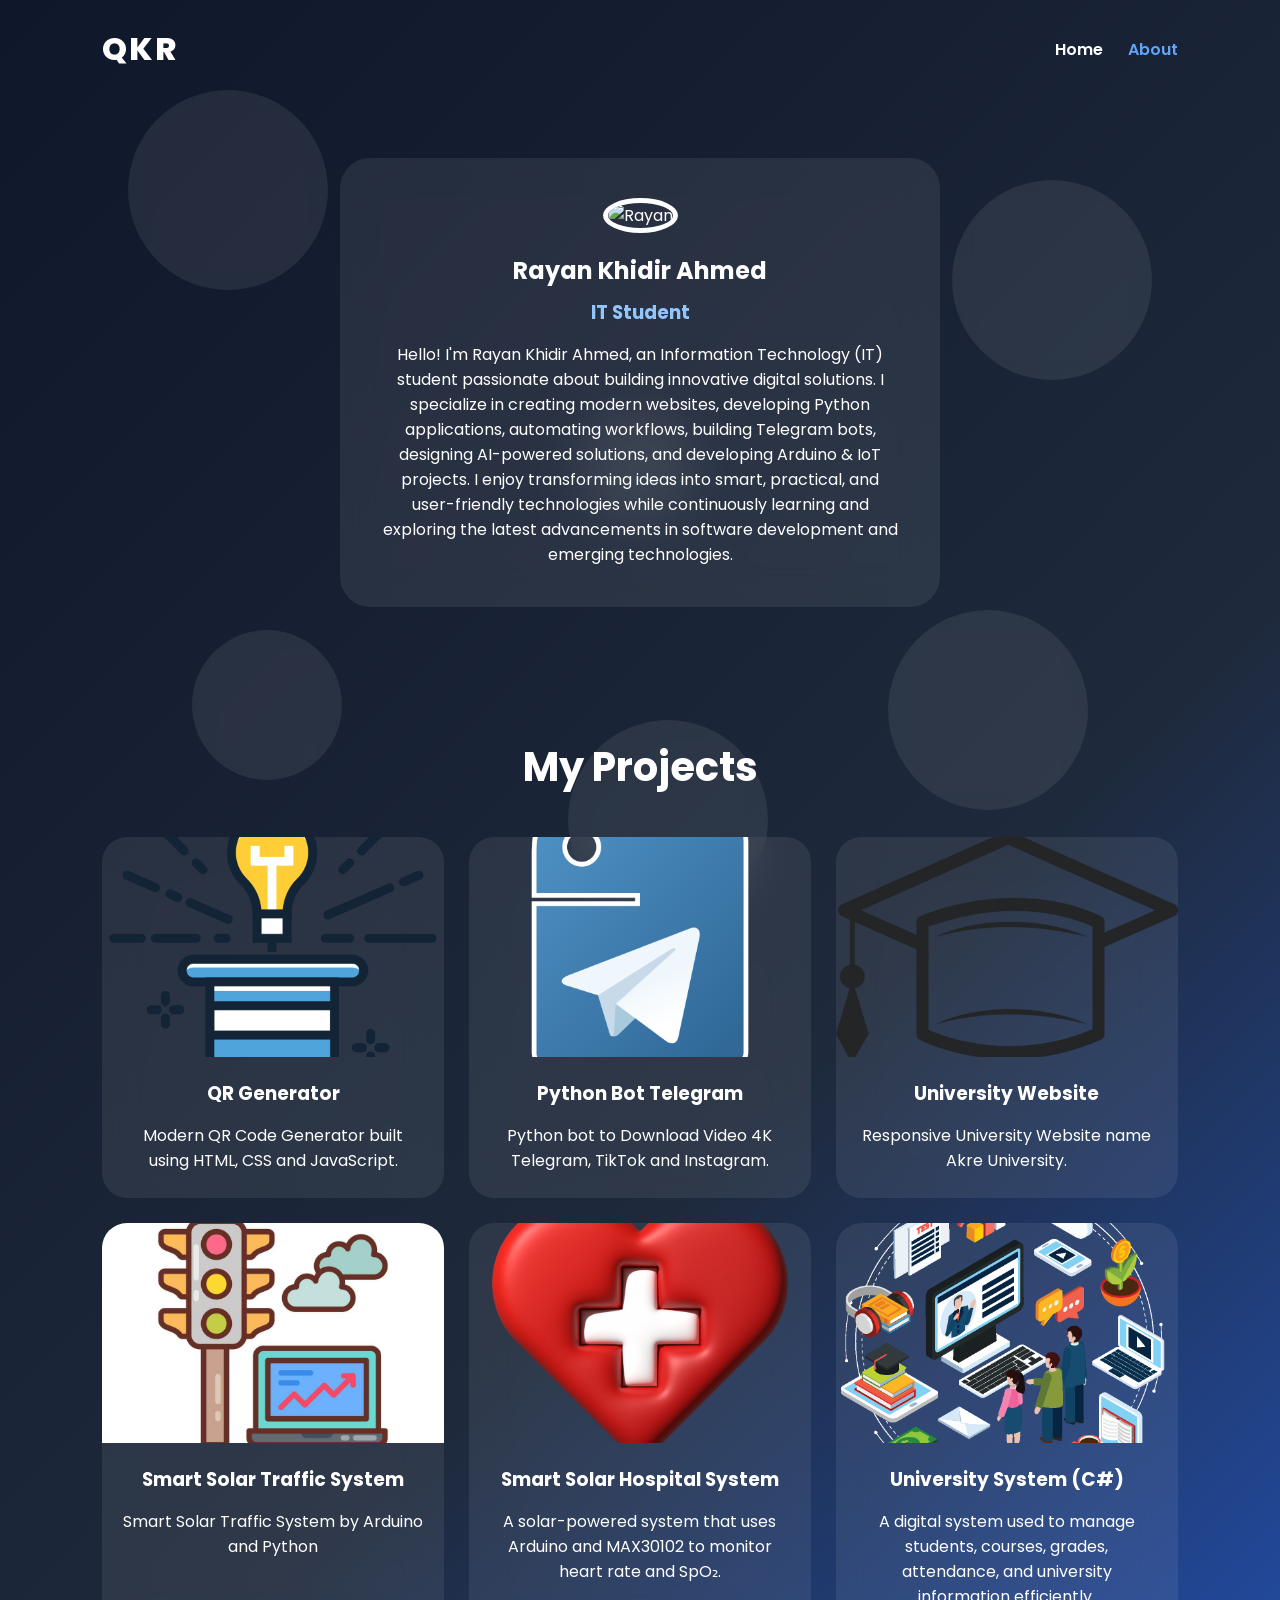
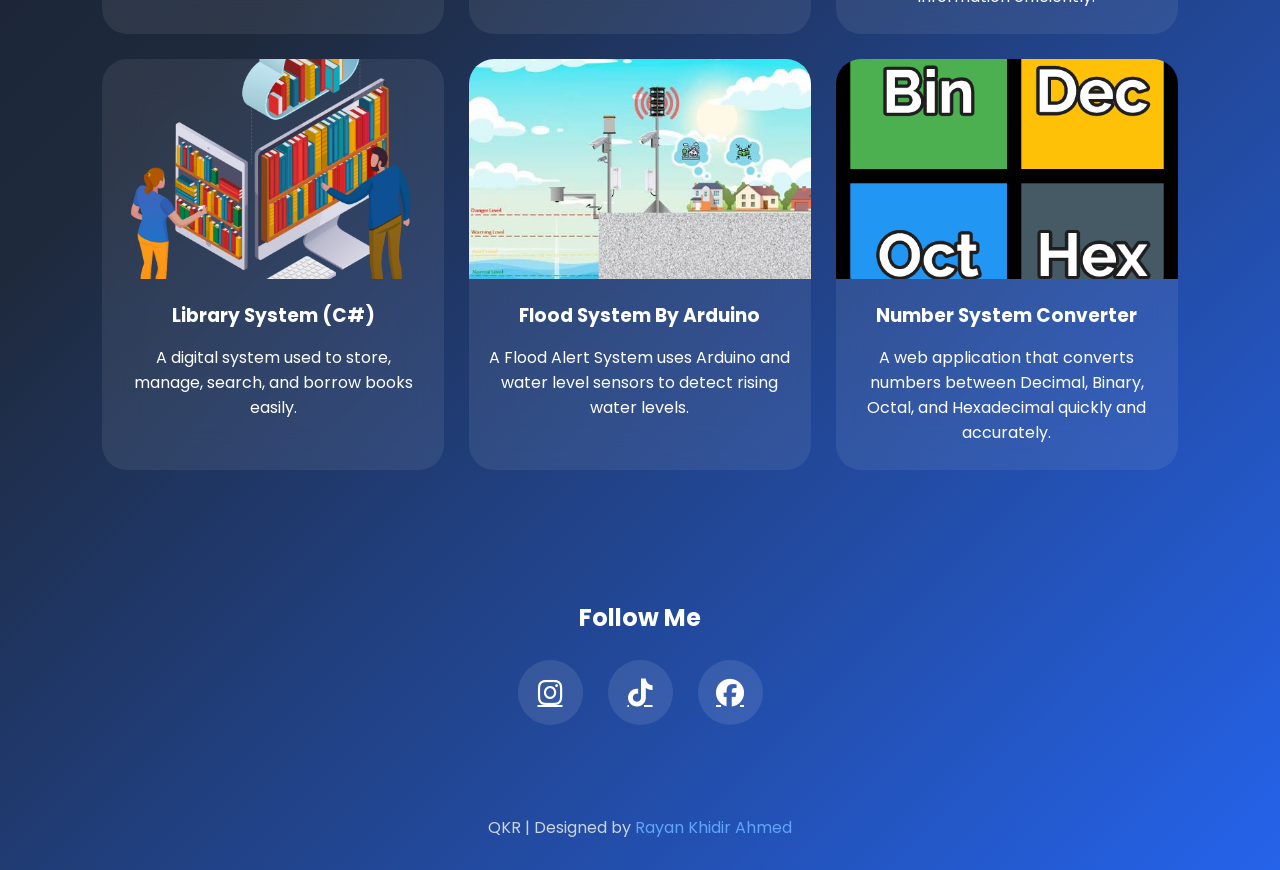
==== about.html @ b63fd962 "Update about.html" ====
<!DOCTYPE html>
<html lang="en">

<head>
 
    <meta charset="UTF-8">
    <meta name="viewport" content="width=device-width, initial-scale=1.0">

    <title>QKR | About Me</title>

    <link rel="stylesheet" href="style.css">

    <link rel="preconnect" href="https://fonts.googleapis.com">

    <link href="https://fonts.googleapis.com/css2?family=Poppins:wght@300;400;500;600;700;800&display=swap" rel="stylesheet">

    <link rel="stylesheet"
          href="https://cdnjs.cloudflare.com/ajax/libs/font-awesome/6.7.2/css/all.min.css">

</head>

<body>

<div class="background">

    <span></span>
    <span></span>
    <span></span>
    <span></span>
    <span></span>
    <span></span>

</div>

<header>

    <div class="logo">

        <h2>QKR</h2>

    </div>

    <nav>

        <a href="index.html">Home</a>

        <a href="about.html" class="active">About</a>

    </nav>

</header>

<section class="about-container">

    <div class="profile-card">

        <img src="C:\Users\kanilan\Downloads\developer-with-ai-generated-free-png.webp" class="profile-img" alt="Rayan">

        <h1>Rayan Khidir Ahmed</h1>

        <h3>IT Student</h3>

        <p>
            Hello! I'm Rayan Khidir Ahmed, 
            an Information Technology (IT) student
            passionate about building innovative digital solutions. 
            I specialize in creating modern websites, developing 
            Python applications, automating workflows, 
            building Telegram bots, designing AI-powered solutions, 
            and developing Arduino & IoT projects. I enjoy transforming ideas 
            into smart, practical, and user-friendly technologies 
            while continuously learning and exploring the latest 
            advancements in software development and emerging technologies.

        </p>

    </div>

</section>

<section class="projects">

    <h2>My Projects</h2>

    <div class="project-grid">

        <div class="project-card">
            <img src="1454932.png" alt="Project 1">
            <h3>QR Generator</h3>
            <p>Modern QR Code Generator built using HTML, CSS and JavaScript.</p>
        </div>

        <div class="project-card">
            <img src="ptb-logo_1024.webp" alt="Project 2">
            <h3>Python Bot Telegram</h3>
            <p>Python bot to Download Video 4K Telegram, TikTok and Instagram.</p>
        </div>

        <div class="project-card">
            <img src="graduation-line-icon-png.webp" alt="Project 3">
            <h3>University Website</h3>
            <p>Responsive University Website name Akre University.</p>
        </div>

        <div class="project-card">
            <img src="smart-traffic-management-icon-in-illustration-vector.jpg" alt="">
            <h3>Smart Solar Traffic System</h3>
            <p>Smart Solar Traffic System by Arduino and Python</p>
        </div>

        <div class="project-card">
            <img src="medical-3d-symbol-with-red-heart-and-plus-hospital-healthcare-concept-free-png.png" alt="">
            <h3>Smart Solar Hospital System</h3>
            <p>A solar-powered system that uses Arduino and MAX30102 to monitor heart rate and SpO₂.</p>
        </div>

        <div class="project-card">
            <img src="University_Management.png" alt="">
            <h3>University System (C#)</h3>
            <p>A digital system used to manage students, courses, grades, attendance, and university information efficiently.</p>
        </div>

        <div class="project-card">
            <img src="Library-PNG-Clipart.png" alt="">
            <h3>Library System (C#)</h3>
            <p>A digital system used to store, manage, search, and borrow books easily.</p>
        </div>

        <div class="project-card">
            <img src="images.jpg" alt="">
            <h3>Flood System By Arduino</h3>
            <p>A Flood Alert System uses Arduino and water level sensors to detect rising water levels.</p>
        </div>

        <div class="project-card">
            <img src="unnamed.png" alt="">
            <h3>Number System Converter</h3>
            <p>A web application that converts numbers between Decimal, Binary, Octal, and Hexadecimal quickly and accurately.</p>
        </div>

    </div>

</section>

<section class="social-section">

    <h2>Follow Me</h2>

    <div class="social-links">

        <a href="https://www.instagram.com/rayanit14?igsh=NGRsaTRuN3BmYTR1" target="_blank">
            <i class="fab fa-instagram"></i>
        </a>

        <a href="https://vt.tiktok.com/ZSC4p7Bps/" target="_blank">
            <i class="fab fa-tiktok"></i>
        </a>

        <a href="https://www.facebook.com/share/18mfSZbBFb/?mibextid=wwXIfr" target="_blank">
            <i class="fab fa-facebook"></i>
        </a>

    </div>

</section>

<footer>

    <p>
        QKR |
        Designed by <span>Rayan Khidir Ahmed</span>
    </p>

</footer>

</body>

</html>
---- style.css ----
*{
    margin:0;
    padding:0;
    box-sizing:border-box;
    font-family:'Poppins',sans-serif;
}

body{
    min-height:100vh;
    background:linear-gradient(135deg,#0f172a,#1e293b,#2563eb);
    overflow-x:hidden;
    color:white;
}

.background{
    position:fixed;
    width:100%;
    height:100%;
    top:0;
    left:0;
    z-index:-1;
    overflow:hidden;
}

.background span{
    position:absolute;
    display:block;
    width:200px;
    height:200px;
    border-radius:50%;
    background:rgba(255,255,255,.08);
    animation:float 20s linear infinite;
    backdrop-filter:blur(10px);
}

.background span:nth-child(1){
    top:10%;
    left:10%;
}

.background span:nth-child(2){
    top:70%;
    left:15%;
    width:150px;
    height:150px;
}

.background span:nth-child(3){
    top:20%;
    right:10%;
}

.background span:nth-child(4){
    bottom:10%;
    right:15%;
}

.background span:nth-child(5){
    top:45%;
    left:45%;
    width:120px;
    height:120px;
}

.background span:nth-child(6){
    top:80%;
    right:40%;
}

@keyframes float{
    0%{
        transform:translateY(0px) rotate(0deg);
    }
    50%{
        transform:translateY(-50px) rotate(180deg);
    }
    100%{
        transform:translateY(0px) rotate(360deg);
    }
}

header{
    width:100%;
    display:flex;
    justify-content:space-between;
    align-items:center;
    padding:25px 8%;
}

.logo h2{
    font-size:32px;
    font-weight:800;
    letter-spacing:2px;
}

nav{
    display:flex;
    gap:25px;
}

nav a{
    text-decoration:none;
    color:white;
    font-weight:600;
    transition:.3s;
}

nav a:hover,
nav a.active{
    color:#60a5fa;
}

.hero{
    min-height:80vh;
    display:flex;
    justify-content:center;
    align-items:center;
    padding:40px;
}
.glass{
    width:700px;
    max-width:95%;
    padding:40px;
    border-radius:30px;
    background:rgba(255,255,255,.08);
    border:1px solid rgba(255,255,255,.2);
    backdrop-filter:blur(20px);
    text-align:center;
    animation:fadeUp 1s ease;
}

.glass h1{
    font-size:48px;
    margin-bottom:15px;
}

.glass p{
    color:#dbeafe;
    margin-bottom:30px;
}

.inputBox input{
    width:100%;
    padding:18px;
    border:none;
    outline:none;
    border-radius:15px;
    font-size:16px;
}

.buttons{
    margin-top:20px;
    display:flex;
    justify-content:center;
    gap:15px;
    flex-wrap:wrap;
}

.buttons button{
    padding:14px 28px;
    border:none;
    border-radius:12px;
    cursor:pointer;
    font-weight:700;
    transition:.3s;
}

#generateBtn{
    background:#2563eb;
    color:white;
}

#generateBtn:hover{
    transform:translateY(-4px);
}

#clearBtn{
    background:#ef4444;
    color:white;
}

#clearBtn:hover{
    transform:translateY(-4px);
}

#imgBox{
    margin-top:30px;
    display:flex;
    justify-content:center;
}

#qrcode{
    background:white;
    padding:15px;
    border-radius:15px;
}

.about-container{
    display:flex;
    justify-content:center;
    align-items:center;
    padding:60px 20px;
}

.profile-card{
    width:600px;
    max-width:95%;
    text-align:center;
    background:rgba(255,255,255,.08);
    backdrop-filter:blur(20px);
    border-radius:30px;
    padding:40px;
}

.profile-img{
    width:180px;
    height:180px;
    border-radius:50%;
    object-fit:cover;
    border:5px solid white;
    margin-bottom:20px;
}

.profile-card h1{
    margin-bottom:10px;
}

.profile-card h3{
    color:#93c5fd;
    margin-bottom:15px;
}
.projects{
    padding:70px 8%;
    text-align:center;
}

.projects h2{
    margin-bottom:40px;
    font-size:40px;
}

.project-grid{
    display:grid;
    grid-template-columns:repeat(auto-fit,minmax(280px,1fr));
    gap:25px;
}

.project-card{
    background:rgba(255,255,255,.08);
    backdrop-filter:blur(20px);
    border-radius:25px;
    overflow:hidden;
    transition:.4s;
}

.project-card:hover{
    transform:translateY(-10px);
}

.project-card img{
    width:100%;
    height:220px;
    object-fit:cover;
}

.project-card h3{
    margin:15px 0;
}

.project-card p{
    padding:0 20px 25px;
}

.social-section{
    text-align:center;
    padding:60px 20px;
}

.social-links{
    margin-top:25px;
    display:flex;
    justify-content:center;
    gap:25px;
}

.social-links a{
    width:65px;
    height:65px;
    display:flex;
    justify-content:center;
    align-items:center;
    border-radius:50%;
    background:rgba(255,255,255,.1);
    color:white;
    font-size:28px;
    transition:.3s;
}

.social-links a:hover{
    transform:translateY(-8px) scale(1.1);
    background:#2563eb;
}

footer{
    text-align:center;
    padding:30px;
    color:#cbd5e1;
}

footer span{
    color:#60a5fa;
}

@keyframes fadeUp{
    from{
        opacity:0;
        transform:translateY(40px);
    }
    to{
        opacity:1;
        transform:translateY(0);
    }
}

@media(max-width:768px){

    .glass h1{
        font-size:32px;
    }

    .projects h2{
        font-size:30px;
    }

    header{
        flex-direction:column;
        gap:15px;
    }

    nav{
        gap:15px;
    }
}
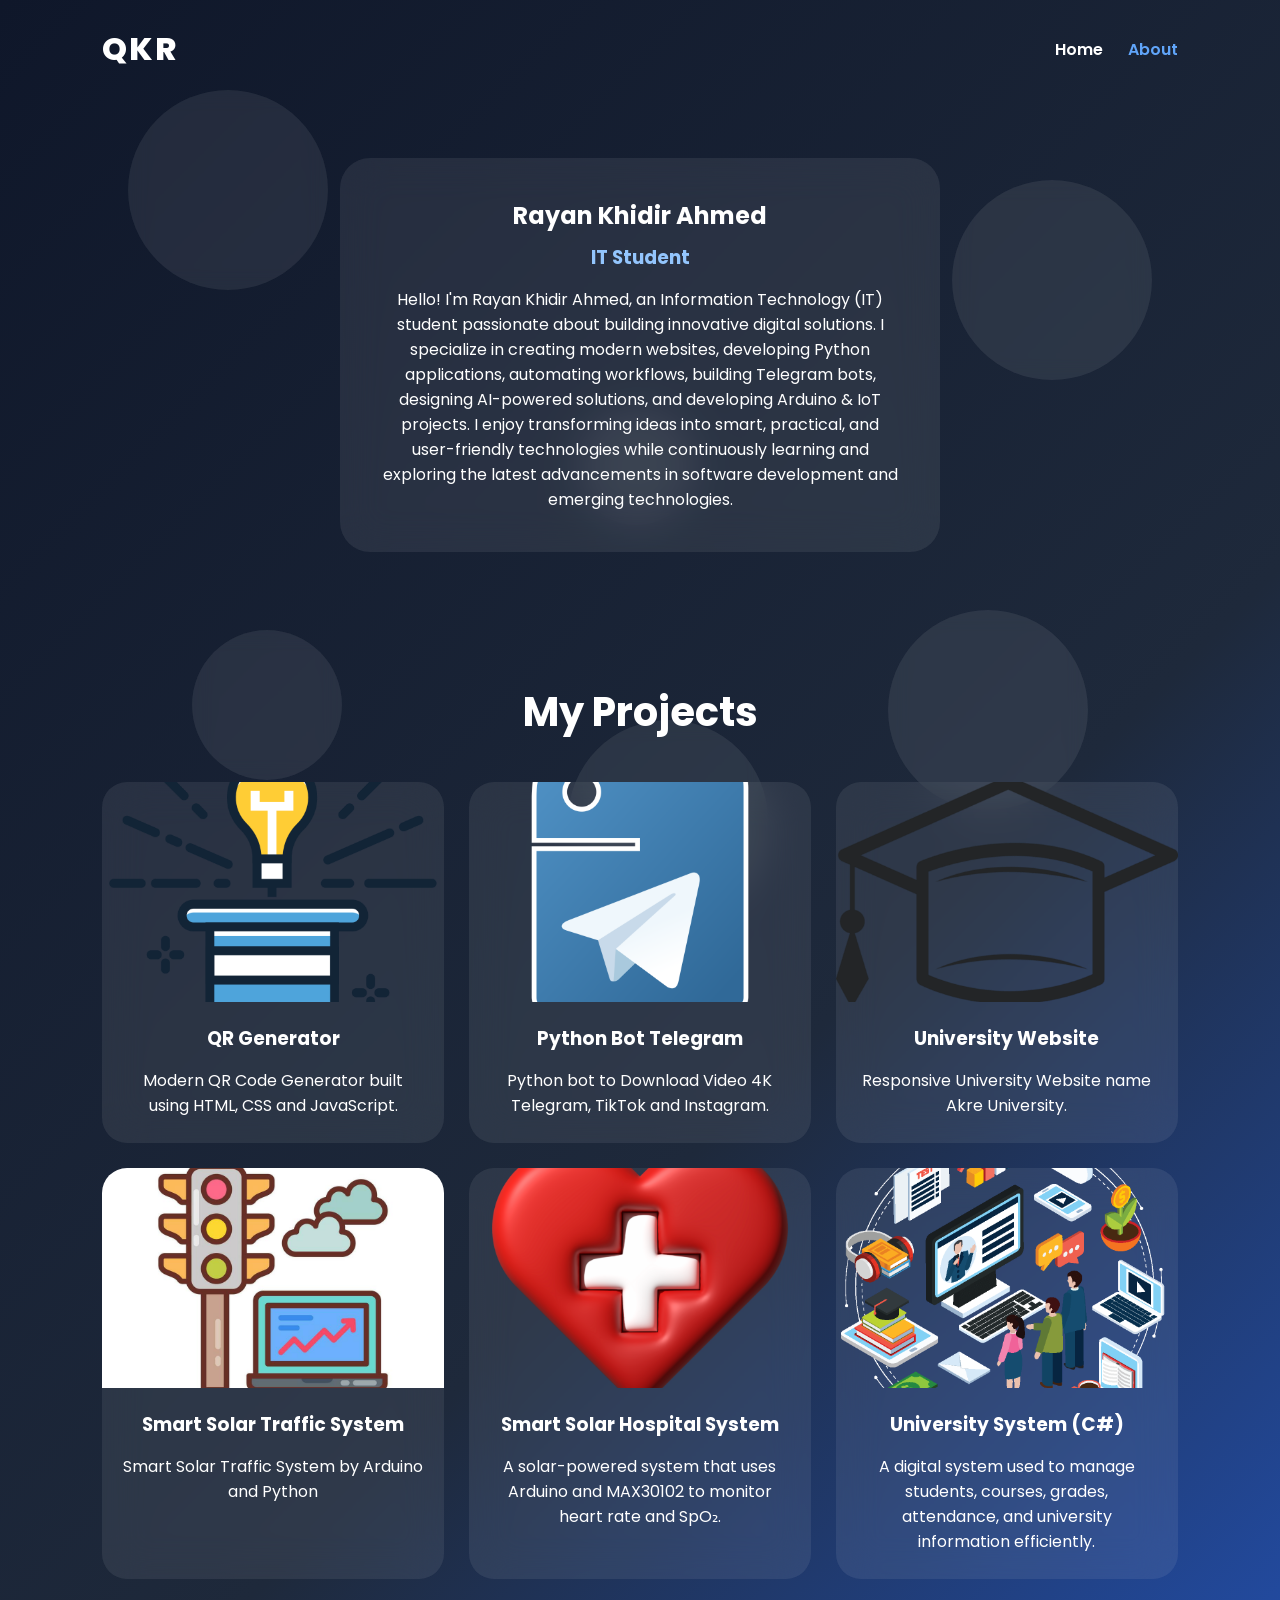
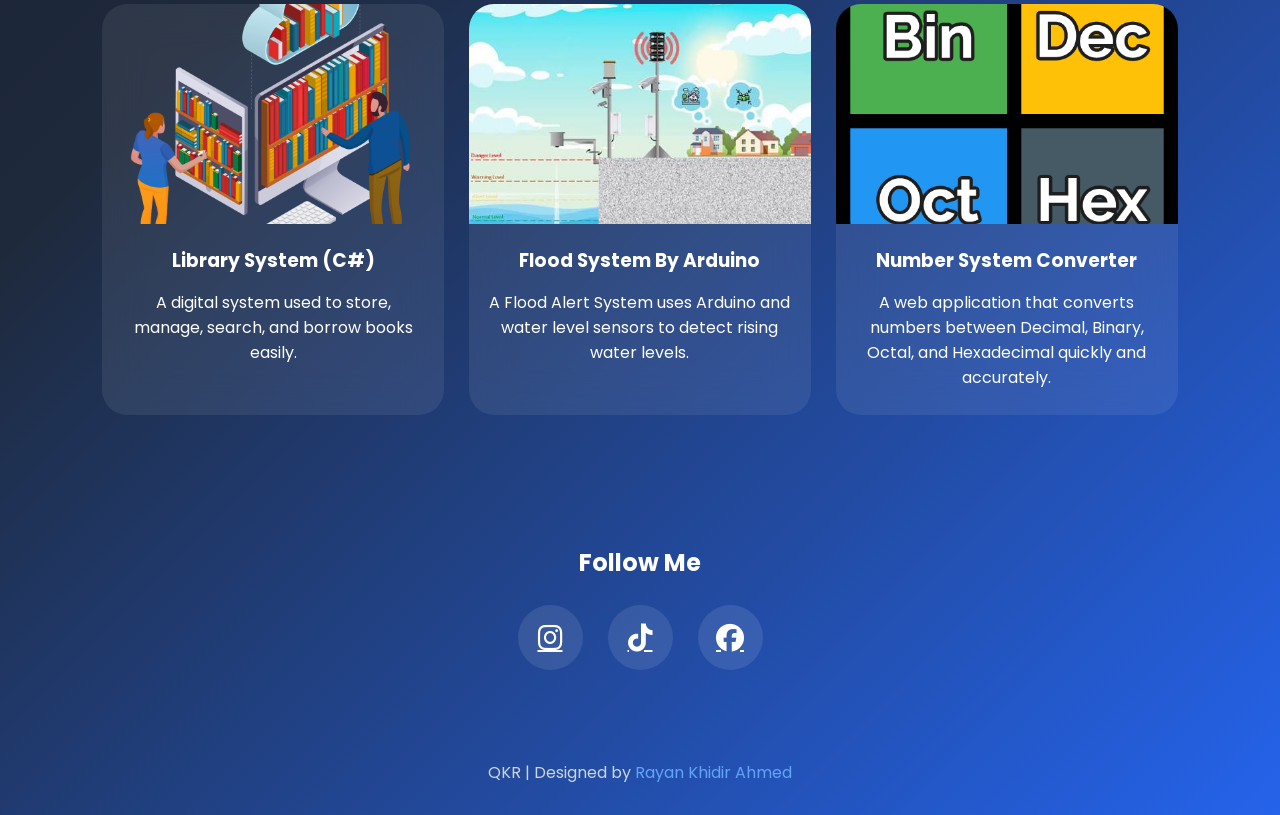
==== commit 3e5c9996: "Update about.html" ====
--- a/about.html
+++ b/about.html
@@ -54,7 +54,7 @@
 
     <div class="profile-card">
 
-        <img src="C:\Users\kanilan\Downloads\developer-with-ai-generated-free-png.webp" class="profile-img" alt="Rayan">
+        
 
         <h1>Rayan Khidir Ahmed</h1>
 
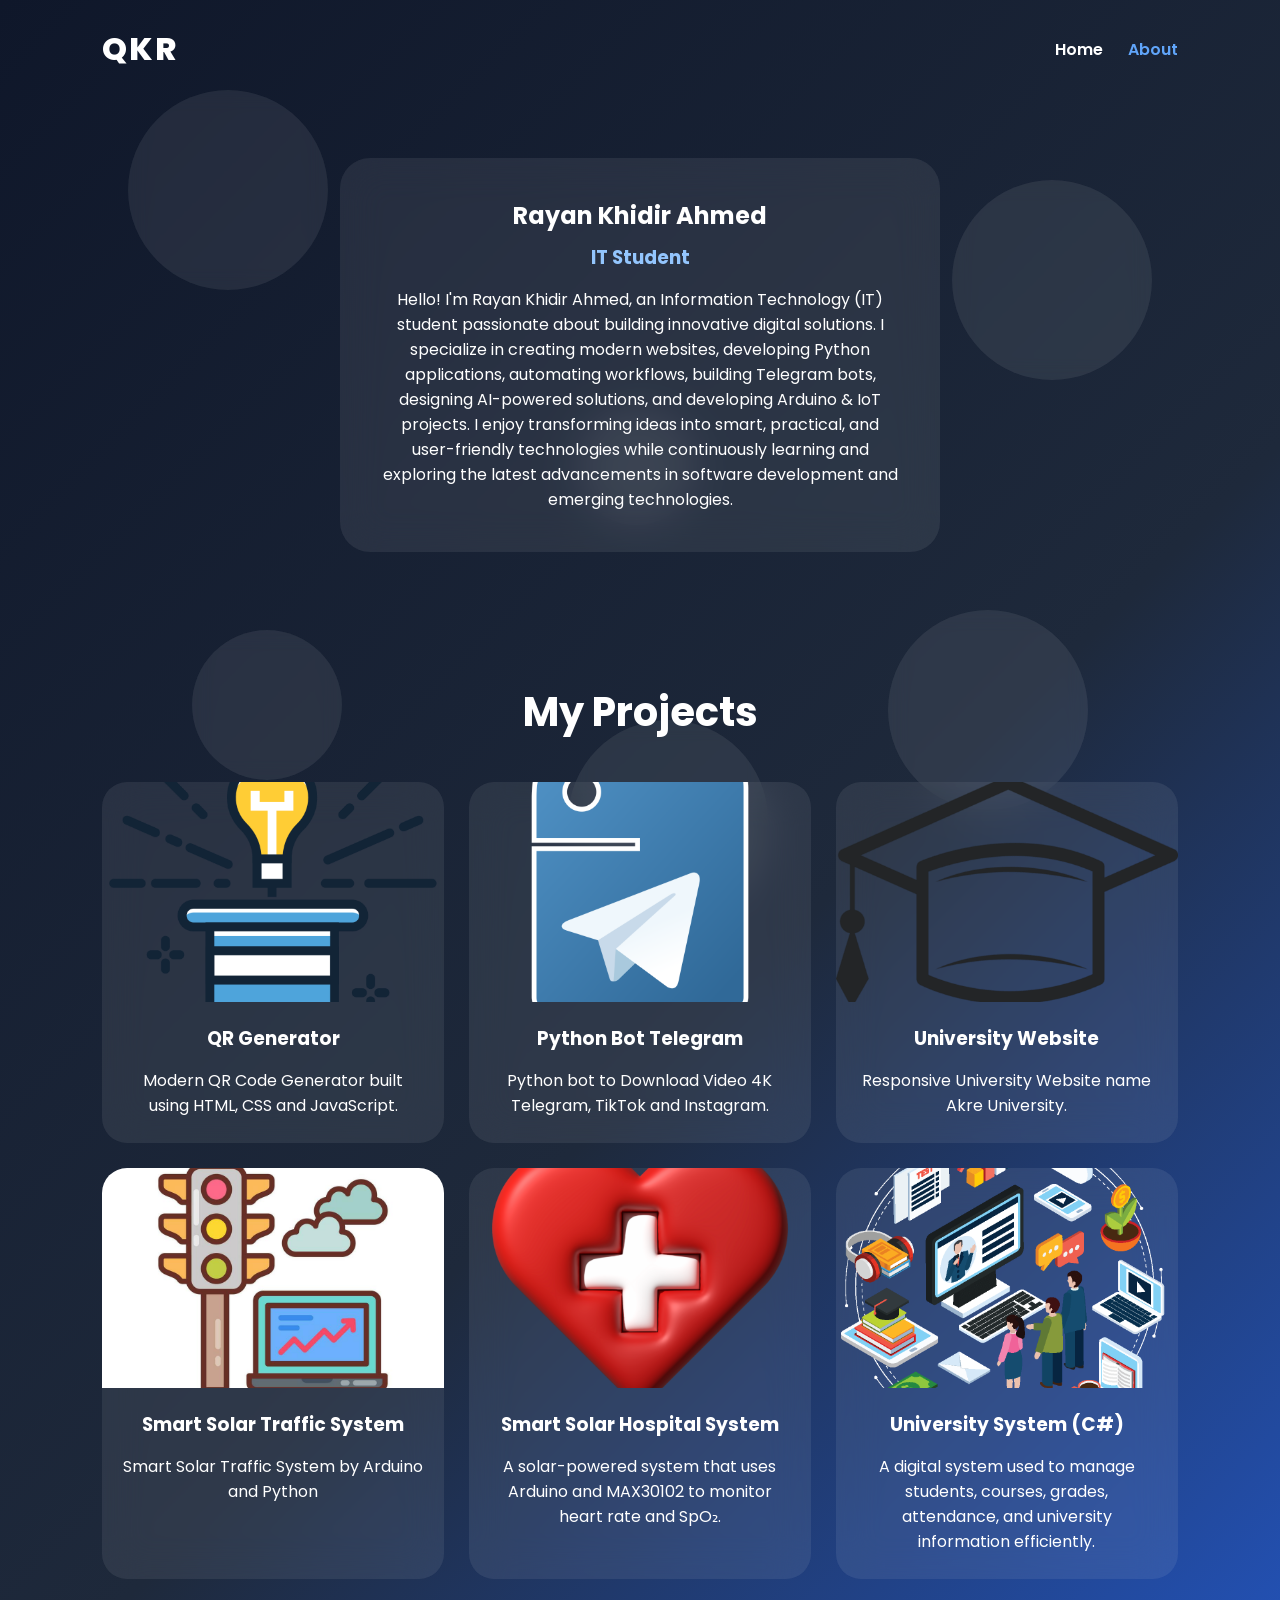
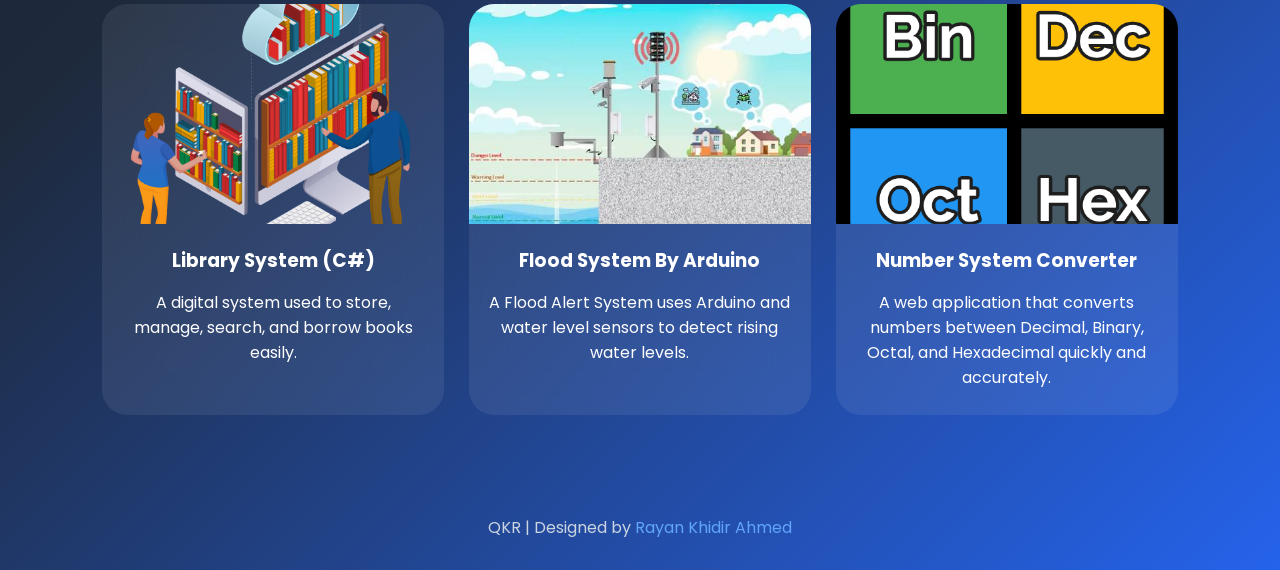
==== commit 04ce9cc8: "Update about.html" ====
--- a/about.html
+++ b/about.html
@@ -142,27 +142,6 @@
 
 </section>
 
-<section class="social-section">
-
-    <h2>Follow Me</h2>
-
-    <div class="social-links">
-
-        <a href="https://www.instagram.com/rayanit14?igsh=NGRsaTRuN3BmYTR1" target="_blank">
-            <i class="fab fa-instagram"></i>
-        </a>
-
-        <a href="https://vt.tiktok.com/ZSC4p7Bps/" target="_blank">
-            <i class="fab fa-tiktok"></i>
-        </a>
-
-        <a href="https://www.facebook.com/share/18mfSZbBFb/?mibextid=wwXIfr" target="_blank">
-            <i class="fab fa-facebook"></i>
-        </a>
-
-    </div>
-
-</section>
 
 <footer>
 
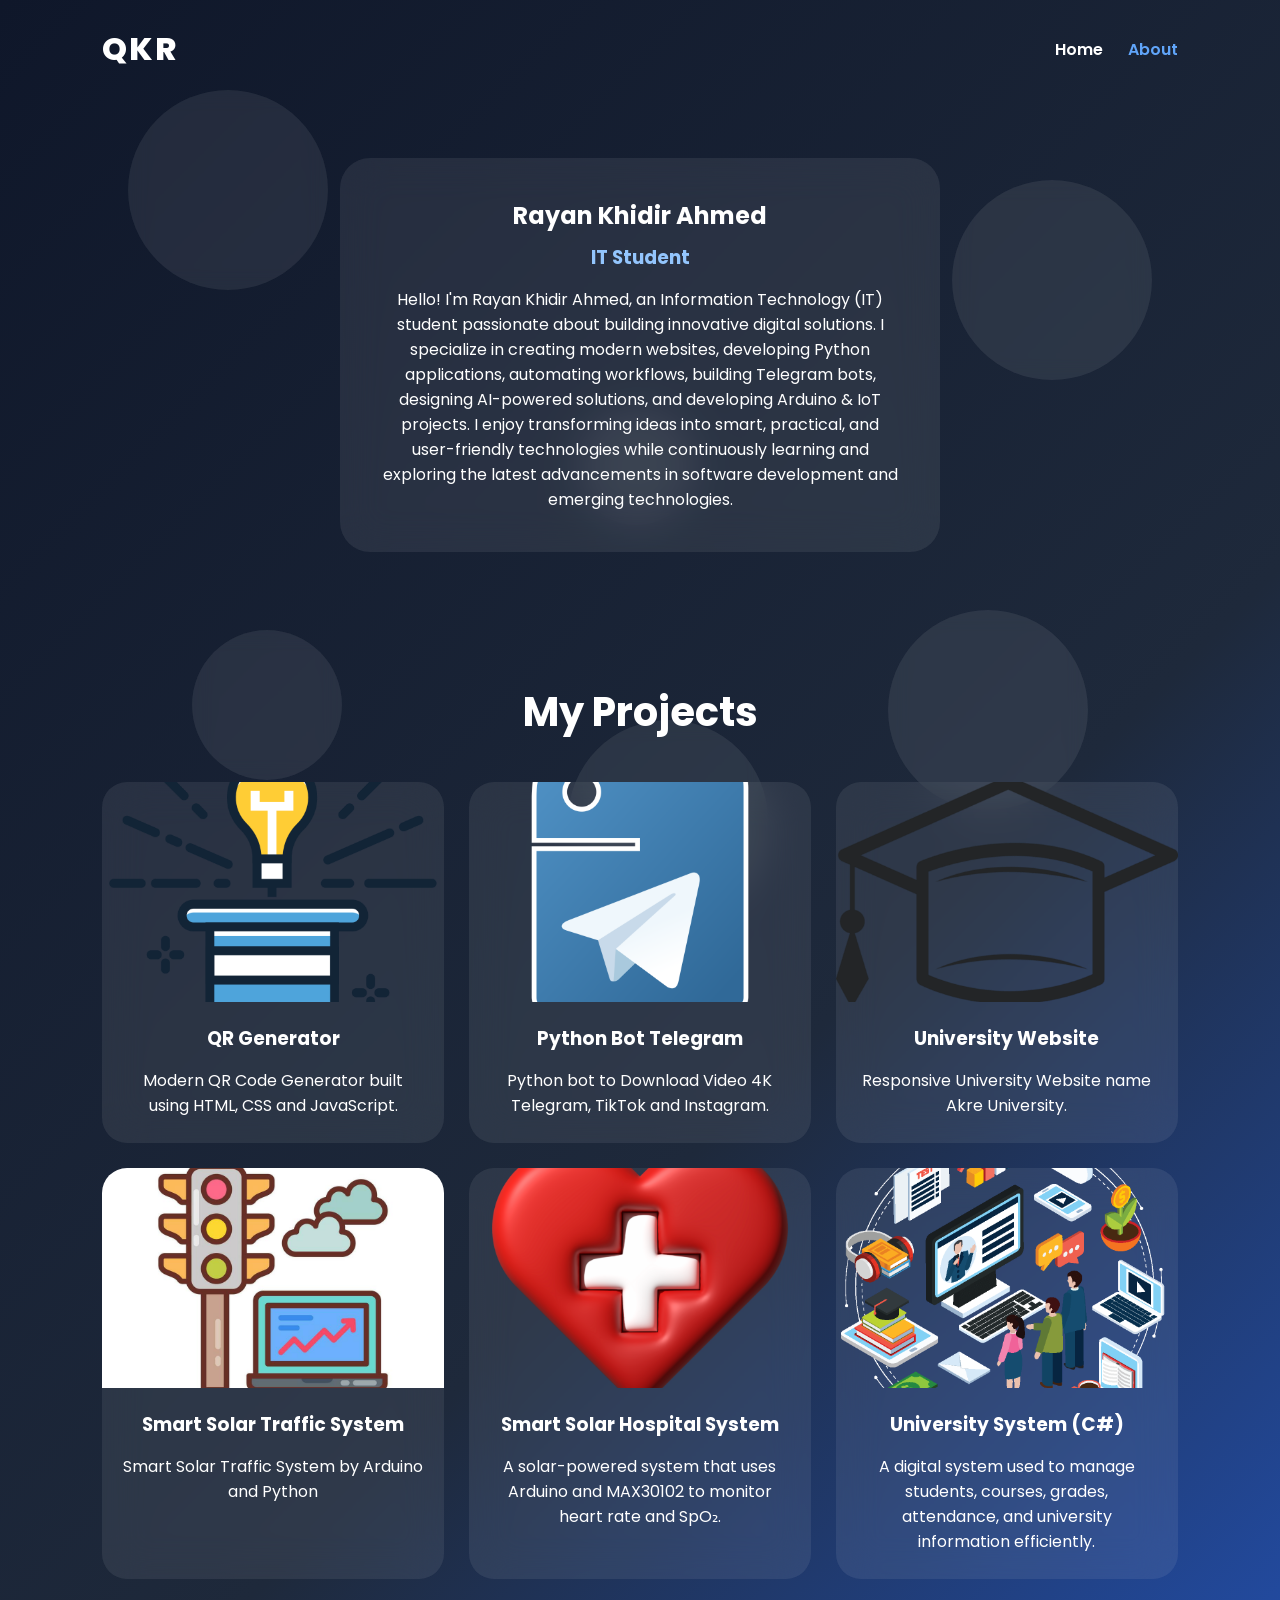
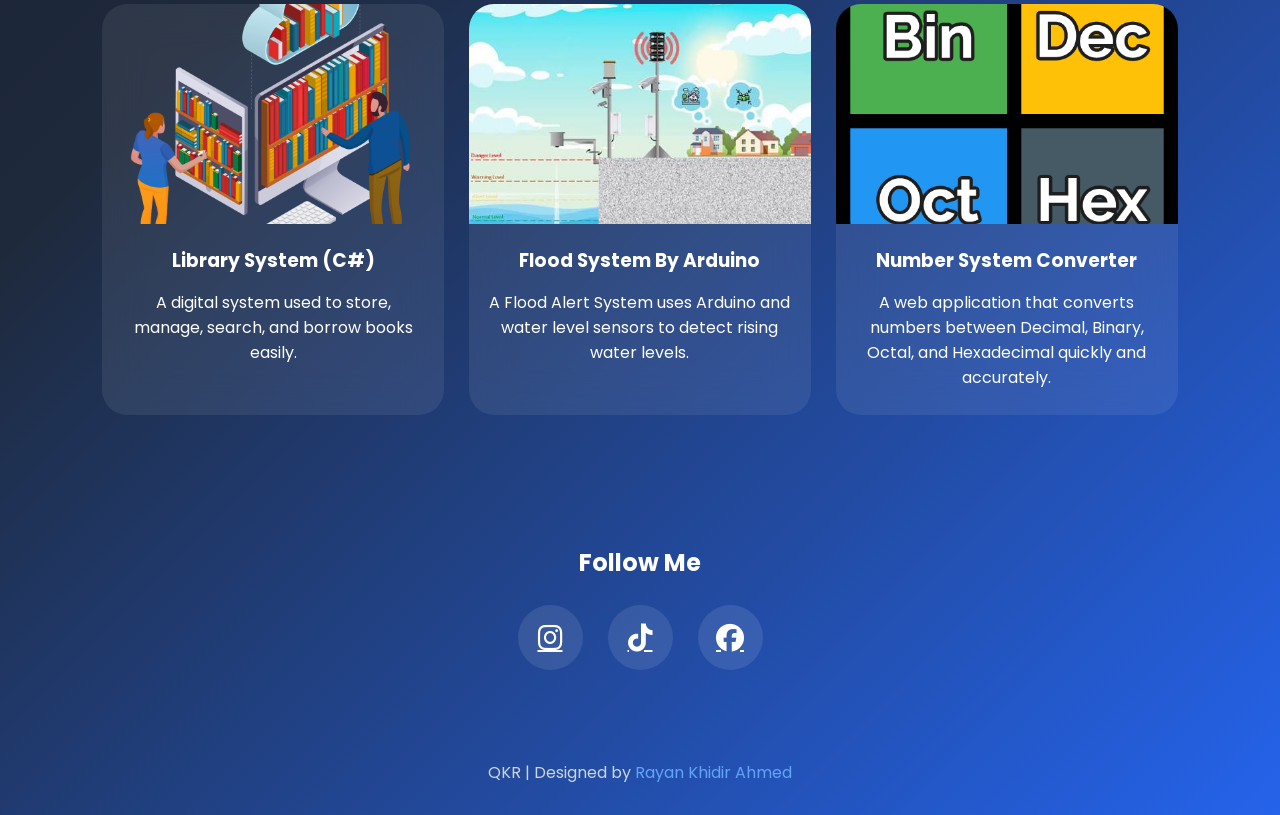
==== commit 2993e9b3: "Update about.html" ====
--- a/about.html
+++ b/about.html
@@ -2,7 +2,7 @@
 <html lang="en">
 
 <head>
- 
+
     <meta charset="UTF-8">
     <meta name="viewport" content="width=device-width, initial-scale=1.0">
 
@@ -142,6 +142,27 @@
 
 </section>
 
+<section class="social-section">
+
+    <h2>Follow Me</h2>
+
+    <div class="social-links">
+
+        <a href="https://www.instagram.com/rayanit14?igsh=NGRsaTRuN3BmYTR1" target="_blank">
+            <i class="fab fa-instagram"></i>
+        </a>
+
+        <a href="https://vt.tiktok.com/ZSC4p7Bps/" target="_blank">
+            <i class="fab fa-tiktok"></i>
+        </a>
+
+        <a href="https://www.facebook.com/share/18mfSZbBFb/?mibextid=wwXIfr" target="_blank">
+            <i class="fab fa-facebook"></i>
+        </a>
+
+    </div>
+
+</section>
 
 <footer>
 
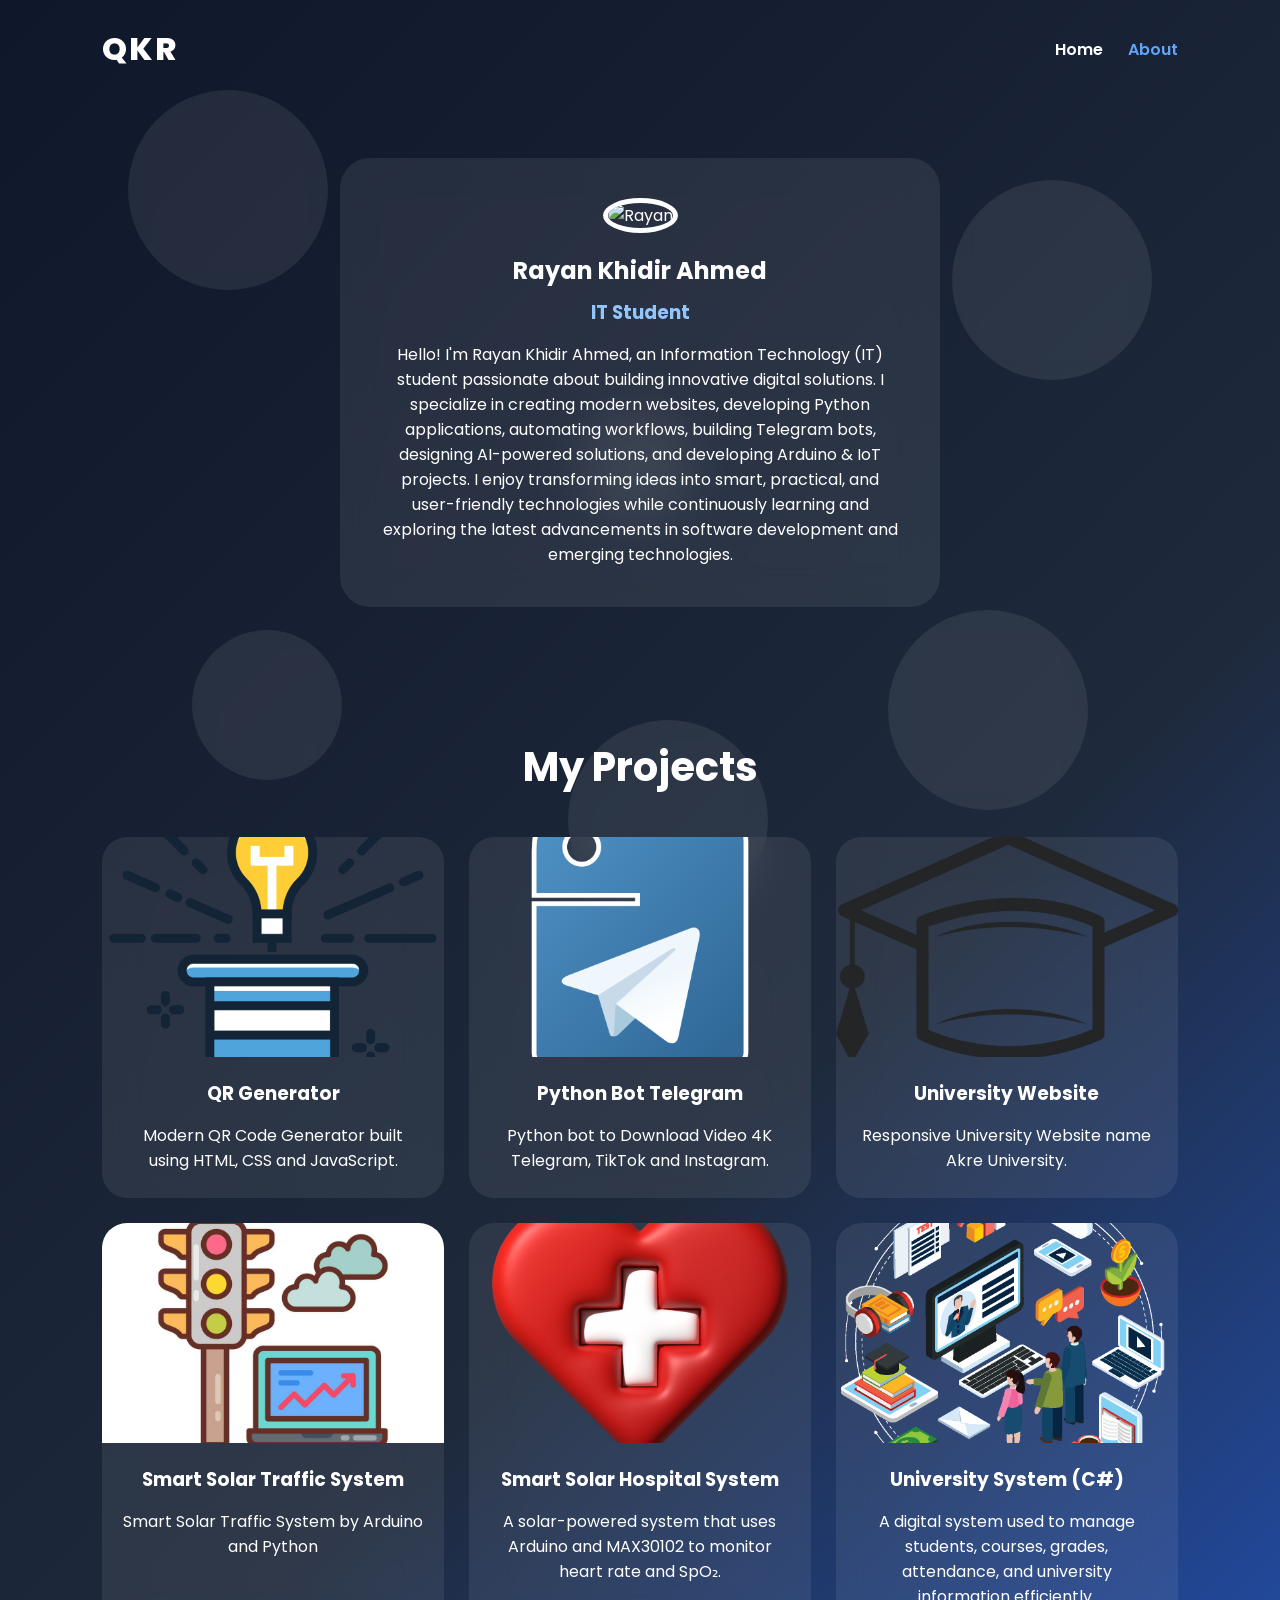
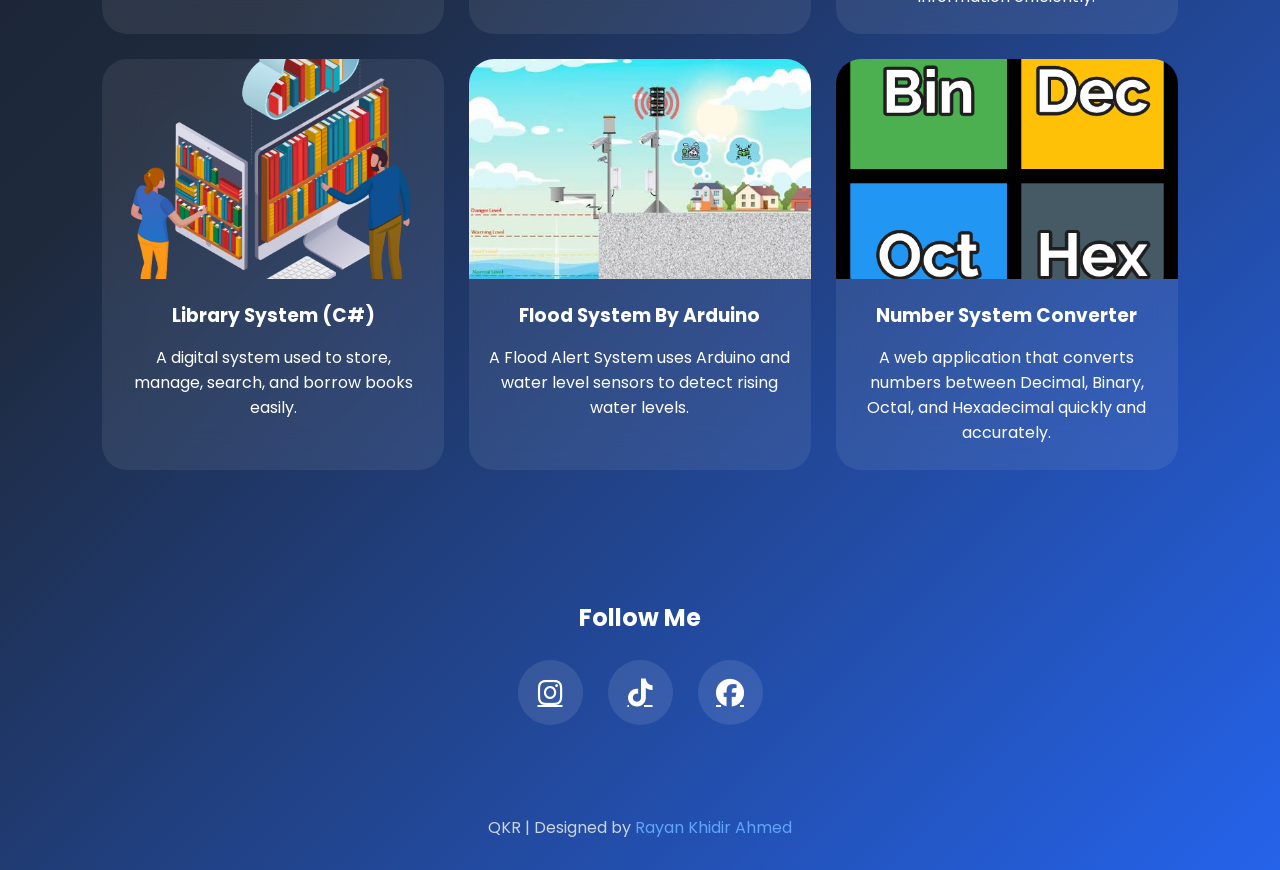
==== commit 801dd949: "Update about.html" ====
--- a/about.html
+++ b/about.html
@@ -54,7 +54,7 @@
 
     <div class="profile-card">
 
-        
+        <img src="Rayan.jpg" class="profile-img" alt="Rayan">
 
         <h1>Rayan Khidir Ahmed</h1>
 
@@ -152,7 +152,7 @@
             <i class="fab fa-instagram"></i>
         </a>
 
-        <a href="https://vt.tiktok.com/ZSC4p7Bps/" target="_blank">
+        <a href="https://vt.tiktok.com/ZSC43mT5X/" target="_blank">
             <i class="fab fa-tiktok"></i>
         </a>
 
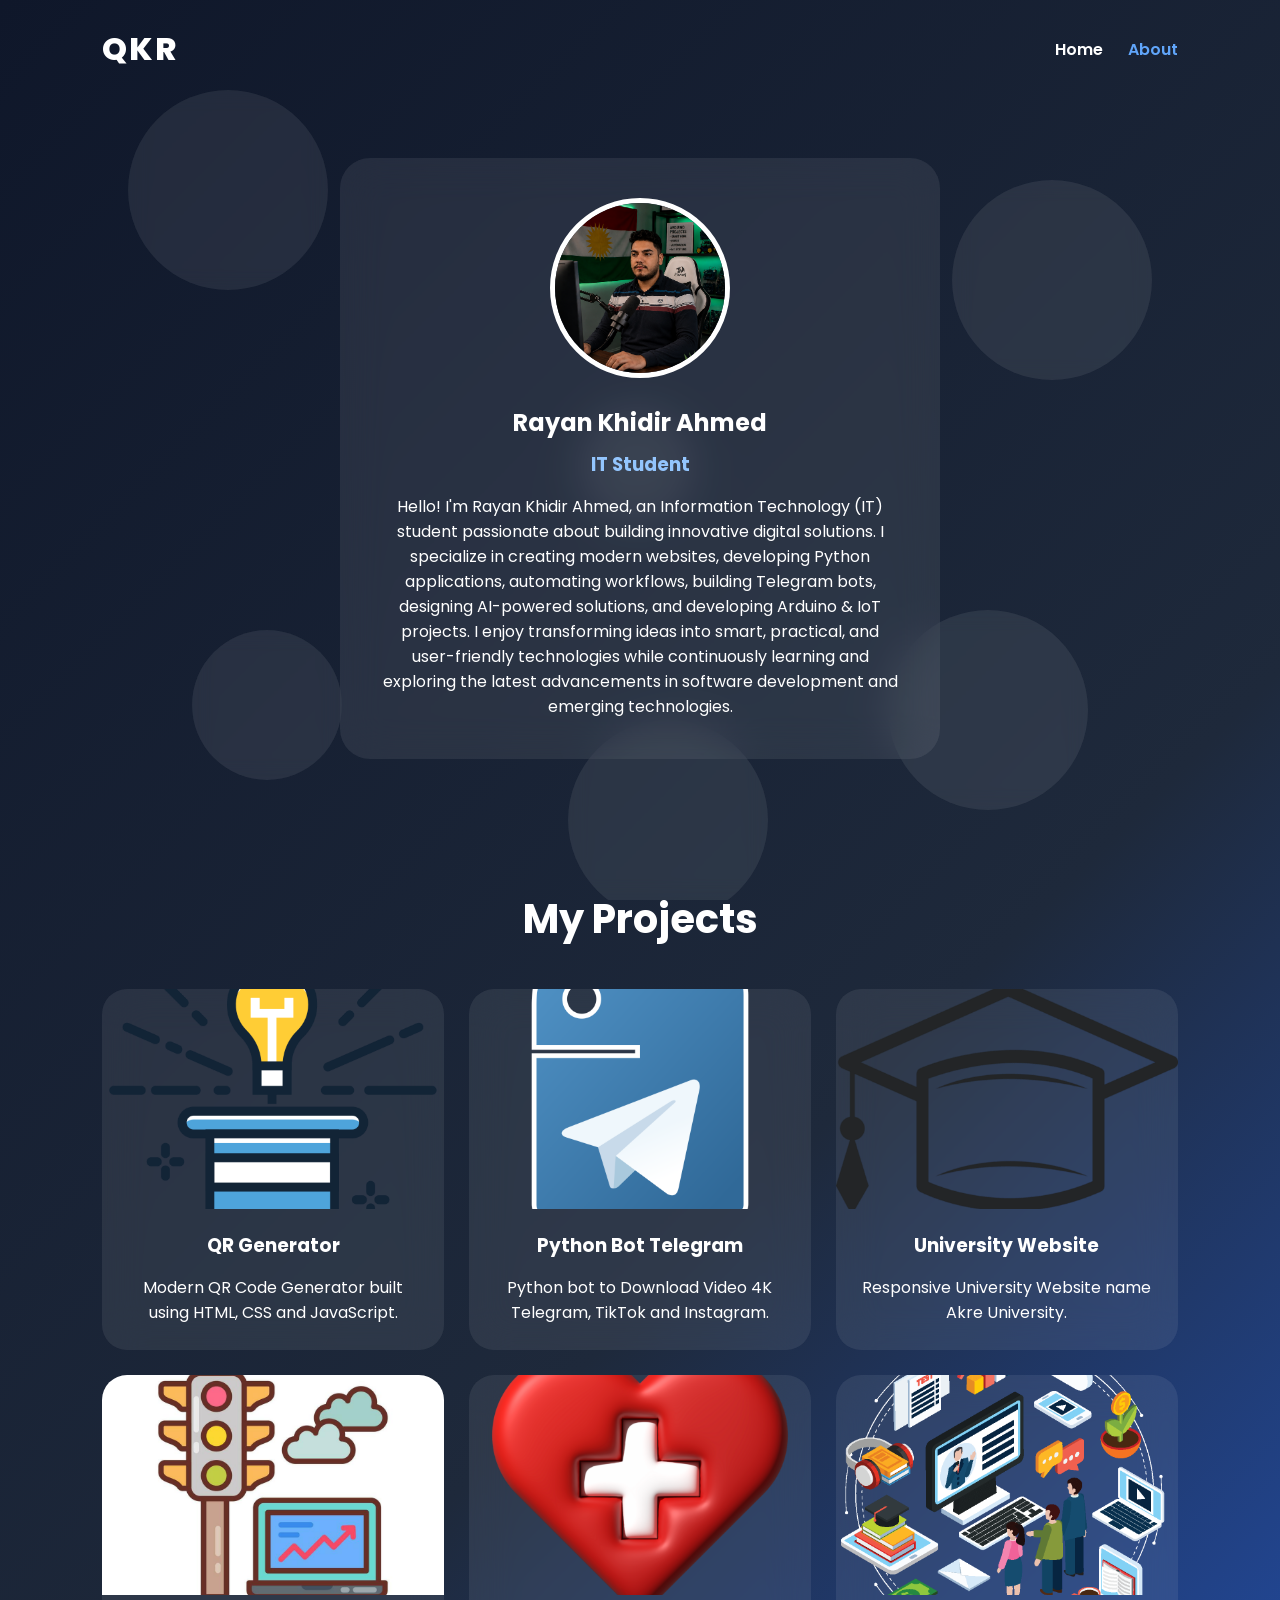
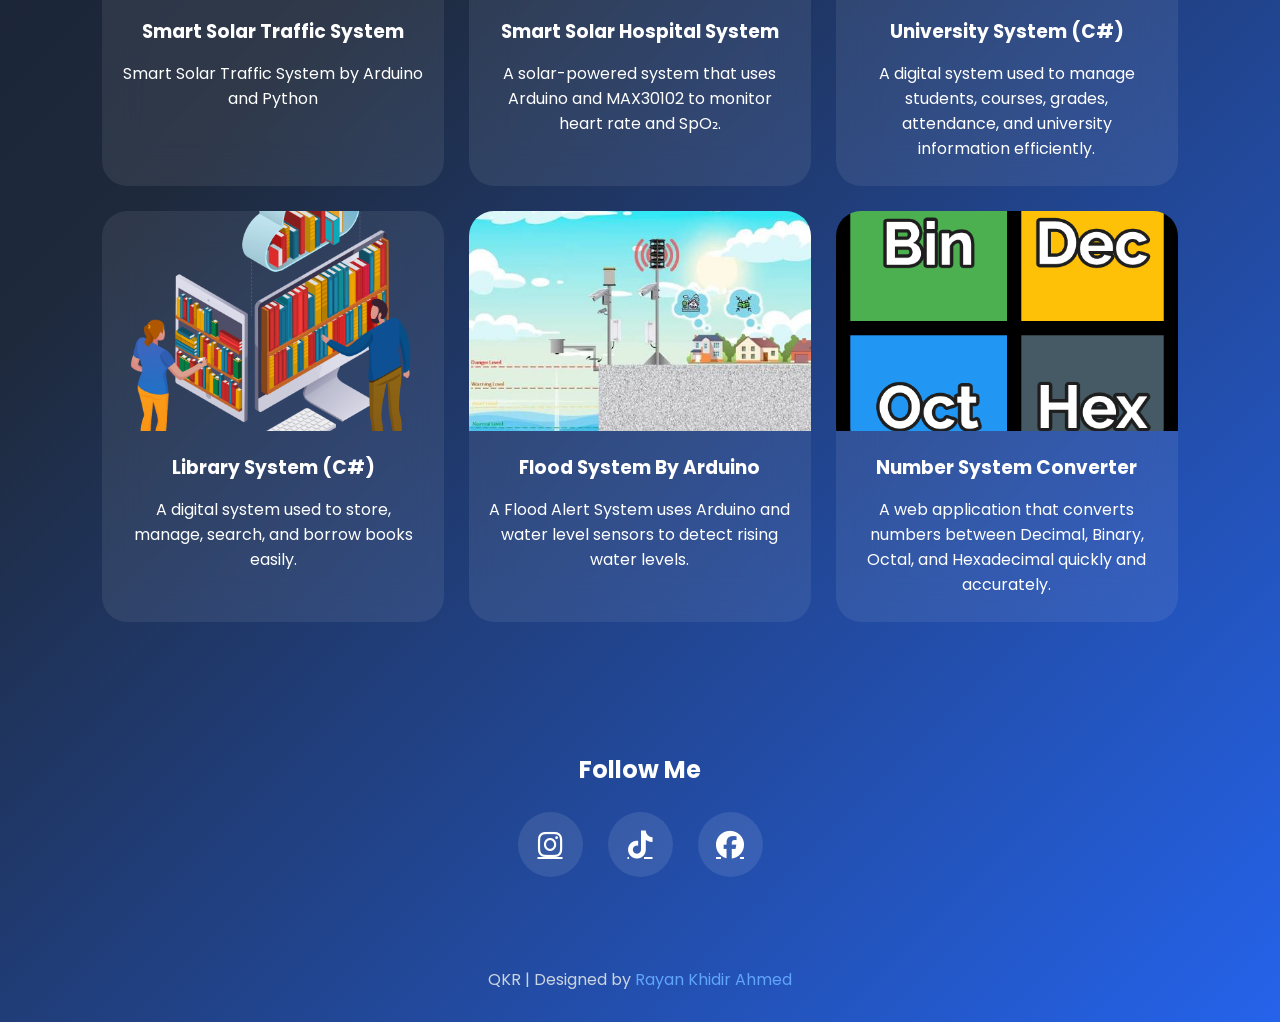
==== commit e0a90185: "Update about.html" ====
--- a/about.html
+++ b/about.html
@@ -54,7 +54,7 @@
 
     <div class="profile-card">
 
-        <img src="Rayan.jpg" class="profile-img" alt="Rayan">
+        <img src="Rayan.png" class="profile-img" alt="Rayan">
 
         <h1>Rayan Khidir Ahmed</h1>
 
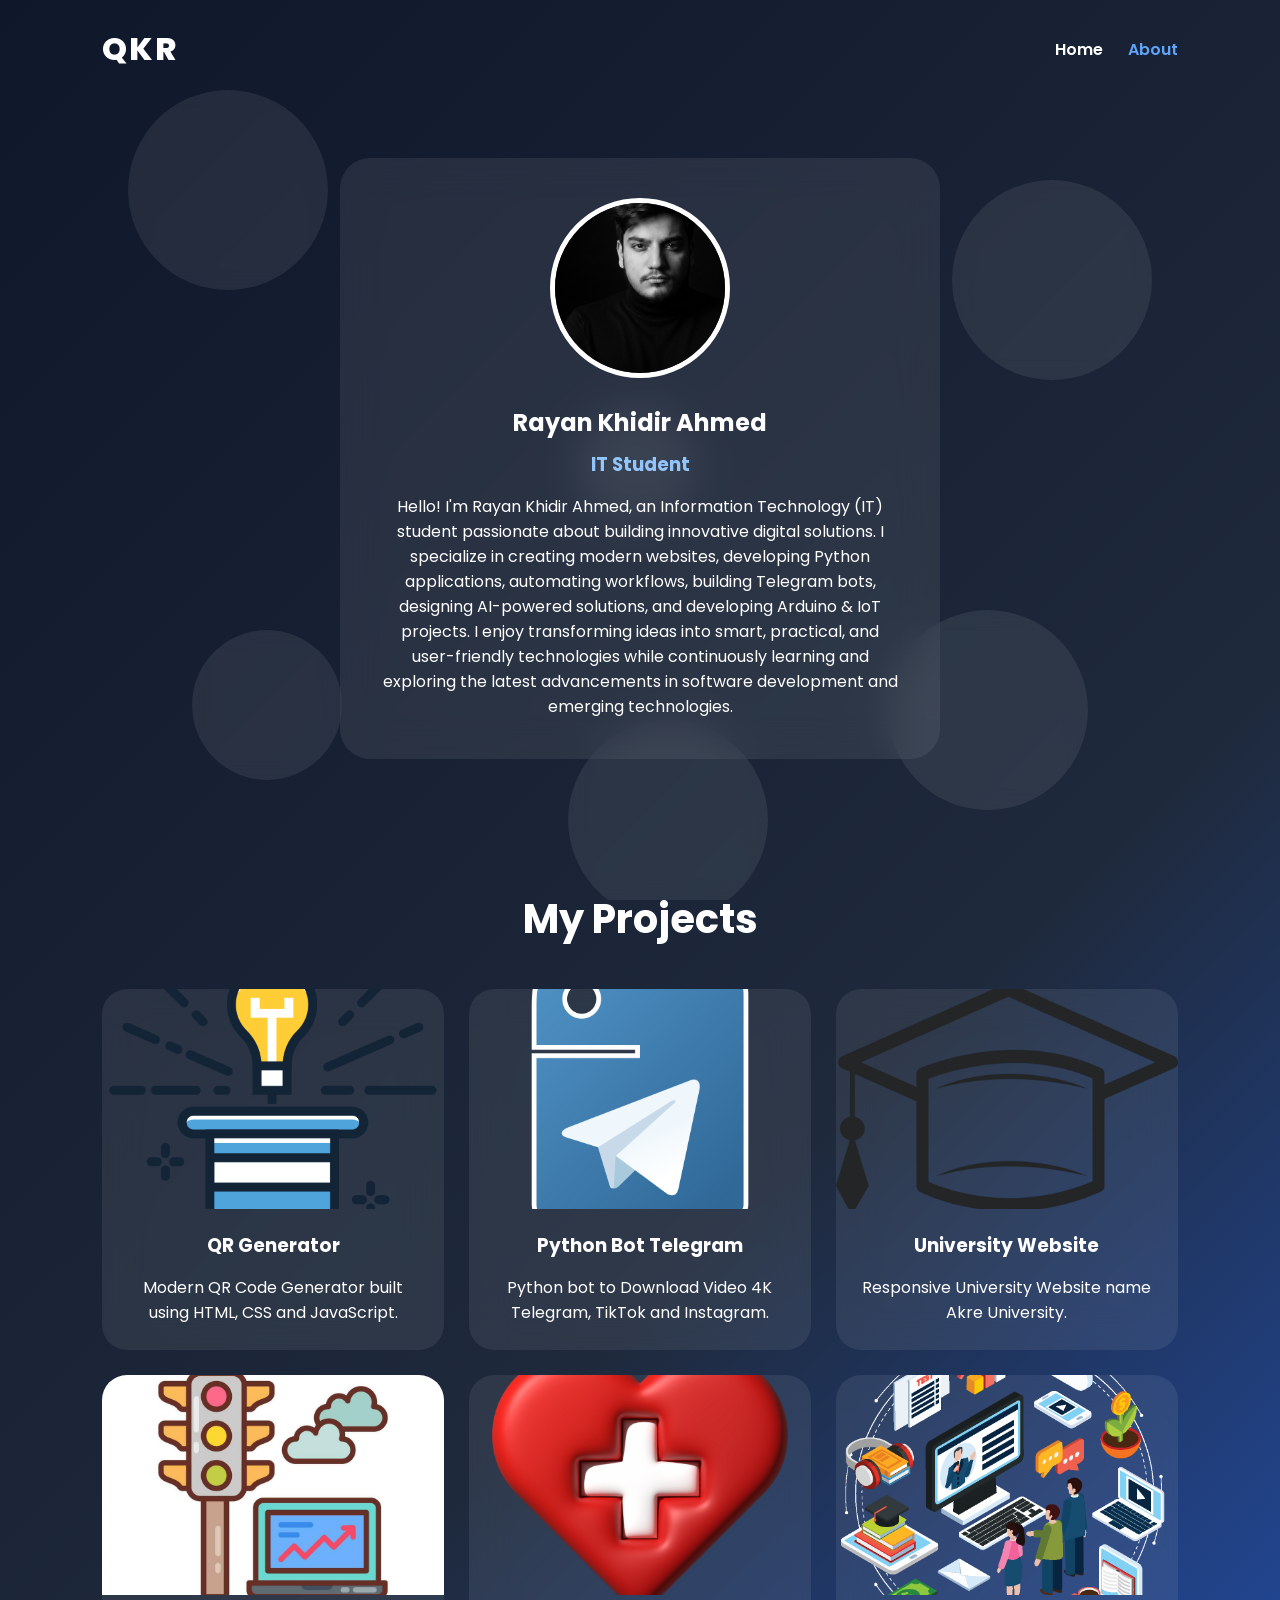
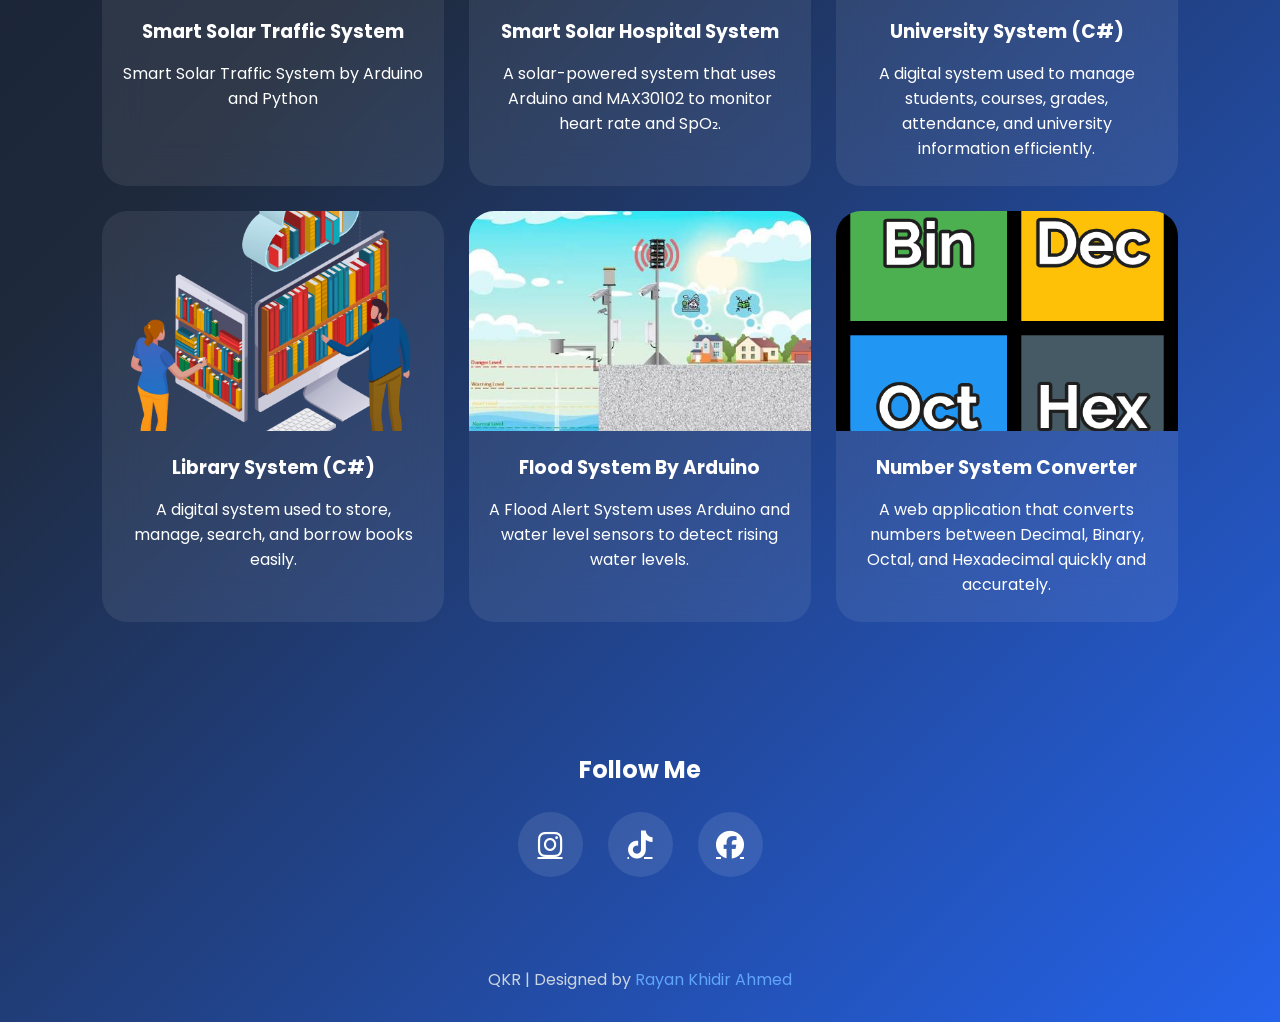
==== commit 5c1eca37: "Update about.html" ====
--- a/about.html
+++ b/about.html
@@ -54,7 +54,7 @@
 
     <div class="profile-card">
 
-        <img src="Rayan.png" class="profile-img" alt="Rayan">
+        <img src="IMG_3183.PNG" class="profile-img" alt="Rayan">
 
         <h1>Rayan Khidir Ahmed</h1>
 
